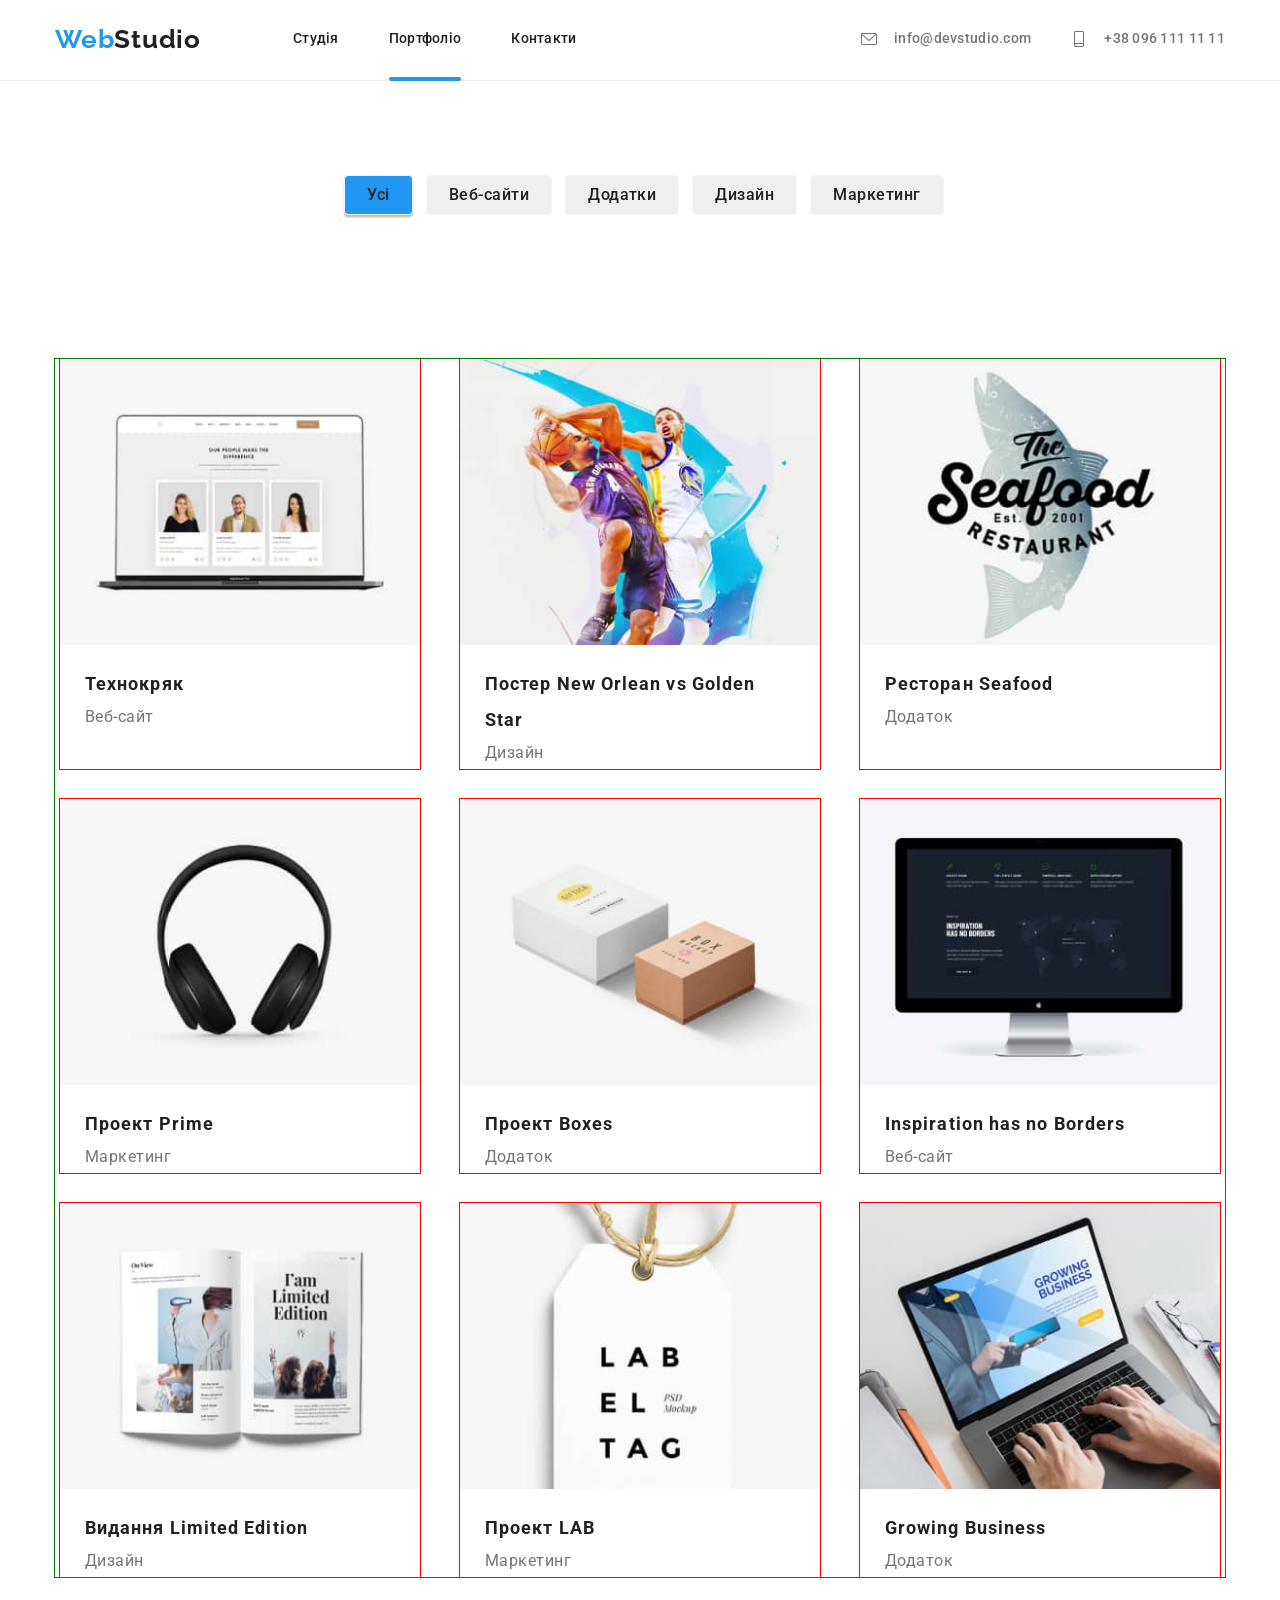
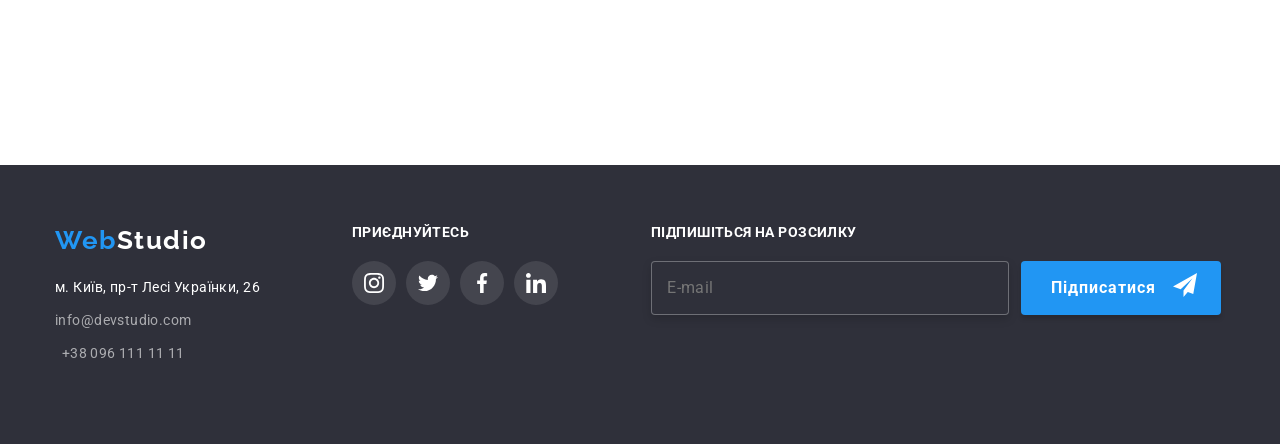
==== portfolio.html @ 1183def4 "first commit" ====
<!DOCTYPE html>
<html lang="uk">

<head>
    <meta charset="UTF-8">
    <meta http-equiv="X-UA-Compatible" content="IE=edge">
    <meta name="viewport" content="width=device-width, initial-scale=1.0">
    <link rel="preconnect" href="https://fonts.googleapis.com">
    <link rel="preconnect" href="https://fonts.gstatic.com" crossorigin>
    <link
        href="https://fonts.googleapis.com/css2?family=Raleway:wght@700&family=Roboto:wght@400;500;700;900&display=swap"
        rel="stylesheet">
    <!-- Спочатку нормалізатор -->
    <link rel="stylesheet"
        href="https://cdnjs.cloudflare.com/ajax/libs/modern-normalize/1.0.0/modern-normalize.min.css">
    <link rel="stylesheet" href="./css/main.min.css " />
    <title>WebStudio</title>
</head>

<body>

    <!------------------------------- Header ------------------->
    <header class="header">
        <div class="container header__container">
            <a class="logo header__logo" href="./index.html" lang="en"><span class="logo__accent">Web</span>Studio</a>
            <nav class="navigation">
                <ul class="navigation navigation__list list">
                    <li><a class="navigation__link" href="./index.html">Студія</a></li>
                    <li class="navigation__item"><a class="navigation__link" href="./portfolio.html">Портфоліо</a></li>
                    <li><a class="navigation__link" href="./contacts.html">Контакти</a> </li>
                </ul>
            </nav>

            <div class="container-connect">
                <ul class="connect">
                    <li class="connect__item"><a class="connect link" href="mailto:info@devstudio.com">
                            <svg class="connect__icon" width="16" height="16">
                                <use href="./images/symbol-defs.svg#icon-envelope"></use>
                            </svg>info@devstudio.com</a>
                    </li>
                    <li class="connect__item"><a class="connect link" href="tel:+380961111111">
                            <svg class="connect__icon" width="16" height="16">
                                <use href="./images/symbol-defs.svg#icon-smartphone"></use>
                            </svg>+38 096 111 11 11</a>
                    </li>
                </ul>
            </div>

            <button type="button" class="menu-open-btn" data-menu-open>
                <svg class="icon_mob_menu" width="40" height="40">
                    <use href="./images/icons.svg#icon_mob_menu"></use>
                </svg>
            </button>
        </div>
        <!-- ------------------------------------------------------------------ -->
        <div class="mob-menu is-hidden" data-menu>
            <div class="container">

                <button type="button" class="menu-close-btn" data-menu-close>
                    <svg class="icon-close_mob" width="40" height="40">
                        <use href="./images/icons.svg#icon-close_mob"></use>
                    </svg>
                </button>

                <div>
                    <ul class="mob-menu-list list">
                        <li class="mob-menu__item"><a class="mob-menu__link" href="./index.html">Студія</a></li>
                        <li class="mob-menu__item"><a class="mob-menu__link--active" href="./portfolio.html">Портфоліо</a></li>
                        <li class="mob-menu__item"><a class="mob-menu__link" href="./contacts.html">Контакти</a></liss=>
                    </ul>
                </div>

                <div>
                    <ul class="mob_connect__list">
                        <li class="mob_connect__item">
                            <a class="connect__tel" href="tel:+380961111111">+38 096 111 11 11</a>
                        </li>
                        <li class="mob_connect__item">
                            <a class="connect__mail" href="mailto:info@devstudio.com">info@devstudio.com</a>
                        </li>
                    </ul>
                    <ul class="mob_soc list">
                        <li class="mob_soc__item"><a class="mob_soc__link" href="#">
                                <use href="#">Instagram</use>
                            </a></li>
                        <li class="mob_soc__item"><a class="mob_soc__link" href="#">
                                <use href="#">Twitter</use>
                            </a></li>
                        <li class="mob_soc__item"><a class="mob_soc__link" href="#">
                                <use href="#">Facebook</use>
                            </a></li>
                        <li class="mob_soc__item"><a class="mob_soc__link" href="#">
                                <use href="#">Linkedin</use>
                            </a></li>
                    </ul>
                </div>
            </div>
        </div>
    </header>
    <main>
        <!-------------------------------------->
        <section class="section">
            <div class="container">
                <h1 class="visually-hidden">Меню</h1>
                <ul class="btn list">
                    <li class="btn__item"> <button class="button button-portfolio menu__active--btn" type="button"
                            value="Усі">Усі</button></li>
                    <li class="btn__item"> <button class="button button-portfolio" type="button"
                            value="Веб-сайт">Веб-сайти</button>
                    </li>
                    <li class="btn__item"> <button class="button button-portfolio" type="button"
                            value="Додаток">Додатки</button>
                    </li>
                    <li class="btn__item"> <button class="button button-portfolio" type="button"
                            value="Дизайн">Дизайн</button></li>
                    <li class="btn__item"> <button class="button button-portfolio" type="button"
                            value="Маркетинг">Маркетинг</button>
                    </li>
                </ul>
            </div>
            <!-------------------------products------------------->
            <section class="section products">
                <div class="container">

                    <ul class="product list">
                        <li class="products-card-item">
                            <div class="product-overflow">
                                <img class="product-img" src="./images/tehnocrack.jpg" alt="технокряк" width="370">
                                <p class="products-actions"> Ресурс пропонує комплексні пропозиції з різним рівнем
                                    функціоналу та сервісів. Все це
                                    дозволить відвідувачу отримати
                                    вичерпні відомості про компанію чи приватну особу.
                                </p>
                            </div>
                            <div class="products-text">
                                <h3 class="products-title">Технокряк</h3>
                                <p class="products-type">Веб-сайт</p>
                            </div>
                        </li>
                        <li class="products-card-item">
                            <div class="product-overflow">
                                <img class="product-img" src="./images/neworlean.jpg" alt="ньюОрлеан" width="370">
                                <p class="products-actions"> Ресурс пропонує комплексні пропозиції з різним рівнем
                                    функціоналу та сервісів. Все це дозволить відвідувачу отримати
                                    вичерпні відомості про компанію чи приватну особу.
                                </p>
                            </div>
                            <div class="products-text">
                                <h3 class="products-title">Постер New Orlean vs Golden Star</h3>
                                <p class="products-type">Дизайн</p>
                            </div>
                        </li>
                        <li class="products-card-item">
                            <div class="product-overflow">
                                <img class="product-img" src="./images/seafood.jpg" alt="ресторан" width="370">
                                <p class="products-actions"> Ресурс пропонує комплексні пропозиції з різним рівнем
                                    функціоналу та сервісів. Все це дозволить відвідувачу отримати
                                    вичерпні відомості про компанію чи приватну особу.
                                </p>
                            </div>
                            <div class="products-text">
                                <h3 class="products-title"> Ресторан <span lang="en">Seafood</span></h3>
                                <p class="products-type">Додаток</p>
                            </div>
                        </li>
                        <li class="products-card-item">
                            <div class="product-overflow">
                                <img class="product-img" src="./images/prime.jpg" alt="прайм" width="370">
                                <p class="products-actions"> Ресурс пропонує комплексні пропозиції з різним рівнем
                                    функціоналу та сервісів. Все це дозволить відвідувачу отримати
                                    вичерпні відомості про компанію чи приватну особу.
                                </p>
                            </div>
                            <div class="products-text">
                                <h3 class="products-title">Проект <span lang="en">Prime</span></h3>
                                <p class="products-type">Маркетинг</p>
                            </div>
                        </li>
                        <li class="products-card-item">
                            <div class="product-overflow">
                                <img class="product-img" src="./images/boxes.jpg" alt="боксес" width="370">
                                <p class="products-actions"> Ресурс пропонує комплексні пропозиції з різним рівнем
                                    функціоналу та сервісів. Все це дозволить відвідувачу отримати
                                    вичерпні відомості про компанію чи приватну особу.
                                </p>
                            </div>
                            <div class="products-text">
                                <h3 class="products-title">Проект <span lang="en">Boxes</span></h3>
                                <p class="products-type">Додаток</p>
                            </div>
                        </li>
                        <li class="products-card-item">
                            <div class="product-overflow">
                                <img clas="product-img" src="./images/inspiration.jpg" alt="натхнення" width="370">
                                <p class="products-actions"> Ресурс пропонує комплексні пропозиції з різним рівнем
                                    функціоналу та сервісів. Все це дозволить відвідувачу отримати
                                    вичерпні відомості про компанію чи приватну особу.
                                </p>
                            </div>
                            <div class="products-text">
                                <h3 class="products-title"> Inspiration has no Borders</h3>
                                <p class="products-type">Веб-сайт</p>
                            </div>
                        </li>
                        <li class="products-card-item">
                            <div class="product-overflow">
                                <img clas="product-img" src="./images/limited.jpg" alt="видання" width="370">
                                <p class="products-actions"> Ресурс пропонує комплексні пропозиції з різним рівнем
                                    функціоналу та сервісів. Все це дозволить відвідувачу отримати
                                    вичерпні відомості про компанію чи приватну особу.
                                </p>
                            </div>
                            <div class="products-text">
                                <h3 class="products-title">Видання <span lang="en">Limited Edition</span></h3>
                                <p class="products-type">Дизайн</p>
                            </div>
                        </li>
                        <li class="products-card-item">
                            <div class="product-overflow">
                                <img clas="product-img" src="./images/lab.jpg" alt="лаб" width="370">
                                <p class="products-actions"> Ресурс пропонує комплексні пропозиції з різним рівнем
                                    функціоналу та сервісів. Все це дозволить відвідувачу отримати
                                    вичерпні відомості про компанію чи приватну особу.
                                </p>
                            </div>
                            <div class="products-text">
                                <h3 class="products-title">Проект <span lang="en">LAB</span></h3>
                                <p class="products-type">Маркетинг</p>
                            </div>
                        </li>
                        <li class="products-card-item">
                            <div class="product-overflow">
                                <img clas="product-img" src="./images/business.jpg" alt="бизнес" width="370">
                                <p class="products-actions"> Ресурс пропонує комплексні пропозиції з різним рівнем
                                    функціоналу та сервісів. Все це дозволить відвідувачу отримати
                                    вичерпні відомості про компанію чи приватну особу.
                                </p>
                            </div>
                            <div class="products-text">
                                <h3 class="products-title"> <span lang="en">Growing Business</span></h3>
                                <p class="products-type">Додаток</p>
                            </div>
                        </li>
                    </ul>
                </div>
            </section>
        </section>
    </main>
    <!------------------------------------- footer ------------------->
    <footer class="footer">
        <div class="container foot">
            <div class="container-tablet">
                <div class="container-logo-contacts">
                    <a class="footer__logo link" href="./index.html" lang="en"><span
                            class="logo__accent">Web</span>Studio</a>
                    <address class="container-address">
                        <a class="link address-link" href="https://goo.gl/maps/qexC5noHdbvhc4Kc7" target="_blank"
                            rel="noopener noreferrer">м. Київ, пр-т Лесі Українки, 26</a>
                    </address>
                    <ul class="foot-contacts list">
                        <li>
                            <a class="foot-contacts link" href="mailto:info@devstudio.com">info@devstudio.com</a>
                        </li>
                        <li>
                            <a class="foot-contacts link" href="tel:+380961111111">+38 096 111 11
                                11</a>
                        </li>
                    </ul>
                </div>

                <div class="add">
                    <h3 class="add__title">приєднуйтесь</h3>
                    <ul class="soc list">
                        <li class="soc__item">
                            <a class="soc__link" href="#">
                                <svg class="" with="20" height="20">
                                    <use href="./images/symbol-defs.svg#icon-instagram"></use>
                                </svg>
                            </a>
                        </li>
                        <li class="soc__item">
                            <a class="soc__link" href=" #">
                                <svg class="" with="20" height="20">
                                    <use href="./images/symbol-defs.svg#icon-twitter"></use>
                                </svg>
                            </a>
                        </li>
                        <li class="soc__item">
                            <a class="soc__link" href="#">
                                <svg class="" with="20" height="20">
                                    <use href="./images/symbol-defs.svg#icon-facebook"></use>
                                </svg>
                            </a>
                        </li>
                        <li class="soc__item">
                            <a class="soc__link" href="#">
                                <svg class="" with="20" height="20">
                                    <use href="./images/symbol-defs.svg#icon-linkedin"></use>
                                </svg>
                            </a>
                        </li>
                    </ul>
                </div>
            </div>
            <div class="subscribe">
                <h3 class="subscribe__title">підпишіться на розсилку</h3>
                <div class="subscribe__container">
                    <input class="subscribe__inp" type="email" name="mail" id="mail" placeholder="E-mail" />
                    <button class="subscribe__button" type="submit"> Підписатися</button>
                    <span class="send">
                        <svg class="icon-send" width="24" height="24">
                            <use href="./images/icons.svg#icon-send"></use>
                        </svg>
                    </span>
                </div>
            </div>
        </div>
    </footer>
    <script src="./js/filter.js"></script>
    <script src="./js/modal.js"></script>
    <script src="./js/menu.js"></script>
</body>

</html>
---- css/main.min.css ----
:root{--timing-function: 250ms cubic-bezier(0.4, 0, 0.2, 1);--primary-text-color: #757575;--secondary-text-color: #212121;--accent-background: #2196f3;--accent-text: #ffffff;--background-color: #f5f4fa;--primary-background-color: #ffffff;--secondary-background-color: #2f303a;--gradient: linear-gradient(rgba(47, 48, 58, 0.4), rgba(47, 48, 58, 0.4))}.current{color:var(--accent-background)}.visually-hidden{position:absolute;white-space:nowrap;width:1px;height:1px;overflow:hidden;border:0;padding:0;clip:rect(0 0 0 0);-webkit-clip-path:inset(50%);clip-path:inset(50%);margin:-1px}textarea{resize:none}p,h1,h2,h3,h4,h5,h6{margin:0}ol,ul{margin:0;padding-left:0;list-style:none}a{color:currentColor;text-decoration:none}img{display:block;max-width:100%;height:auto}.about__title,.team__title,.client__title{text-align:center;color:var(--secondary-text-color);font-weight:700;font-size:28px;line-height:1.17;letter-spacing:.03em;margin-bottom:30px}@media screen and (min-width: 1200px){.about__title,.team__title,.client__title{font-weight:700;font-size:36px;line-height:1.16;letter-spacing:.03em;margin-bottom:50px}}.add__title,.subscribe__title{font-weight:700;font-size:14px;line-height:1.14;letter-spacing:.03em;text-transform:uppercase;color:var(--accent-text);margin-bottom:20px}body{font-family:"Roboto",sans-serif;font-weight:400;font-size:14px;line-height:1.71;letter-spacing:.03em;background-color:var(--primary-background-color);color:var(--primary-text-color)}.link{display:flex;text-decoration:none}.list{display:flex;list-style:none}.button{font-family:"Roboto",sans-serif;text-align:center;cursor:pointer}.container{width:100%;padding-left:15px;padding-right:15px;margin:0 auto}@media screen and (min-width: 480px){.container{width:480px}}@media screen and (min-width: 768px){.container{width:768px}}@media screen and (min-width: 1200px){.container{width:1200px}}.section{padding-top:60px;padding-bottom:60px}@media screen and (min-width: 1200px){.section{padding-top:94px;padding-bottom:94px}}.logo{font-family:"Raleway";color:var(--secondary-text-color);font-weight:700;font-size:24px;line-height:1.16;letter-spacing:.03em}@media screen and (min-width: 1200px){.logo{font-weight:700;font-size:26px;line-height:1.19;letter-spacing:.03em}}.logo__accent{color:var(--accent-background)}.soc{display:flex;justify-content:center;align-items:baseline;gap:10px}.soc__link{width:44px;height:44px;border-radius:50%;display:flex;align-items:center;justify-content:center;background-color:rgba(255,255,255,.1);transition:color var(--timing-function),background-color var(--timing-function);fill:currentColor}.soc__link:hover,.soc__link:focus{background-color:var(--accent-background);color:var(--accent-text)}.soc__item{color:var(--accent-text)}.team__soc__item{color:#afb1b8}.backdrop{position:fixed;top:0px;left:0px;width:100%;height:100%;background:rgba(0,0,0,.2);transition:opacity var(--timing-function),visibility var(--timing-function)}.modal{position:absolute;top:50%;left:50%;width:100vw;height:100vw;background:var(--primary-background-color);box-shadow:0px 1px 3px rgba(0,0,0,.12),0px 1px 1px rgba(0,0,0,.14),0px 2px 1px rgba(0,0,0,.2);border-radius:4px;transform:translate(-50%, -50%) scaleY(1) rotate(0deg);transition:transform 250ms linear}@media screen and (min-width: 480px){.modal{max-width:450px;max-height:609px}}@media screen and (min-width: 1200px){.modal{max-width:528px;max-height:581px}}.backdrop.is-hidden .modal{transform:translate(-50%, -50%) scaleY(0) rotate(90deg)}.backdrop.is-hidden{opacity:0;visibility:hidden;pointer-events:none}.form{position:relative;background:var(--accent-text);box-shadow:0px 1px 3px rgba(0,0,0,.12),0px 1px 1px rgba(0,0,0,.14),0px 2px 1px rgba(0,0,0,.2);border-radius:4px;padding:40px}.modal-close-btn{position:absolute;top:8px;right:8px;display:flex;align-items:center;justify-content:center;width:30px;height:30px;background:var(--primary-background-color);border:1px solid rgba(0,0,0,.1);border-radius:50%;background-color:rgba(0,0,0,0);padding:0;cursor:pointer}.icon-close{transition:fill var(--timing-function)}.icon-close:hover,.icon-close:focus{fill:var(--accent-background)}.modal-title{font-weight:700;font-size:20px;line-height:1.15;letter-spacing:.03em;text-align:center;color:var(--secondary-text-color);margin-bottom:12px}@media screen and (min-width: 1200px){.modal-title{font-weight:700;font-size:20px;line-height:1.5;letter-spacing:.03em}}.form-container{position:relative}.form-title-field{font-weight:400;font-size:12px;line-height:1.16;letter-spacing:.01em;margin-bottom:4px}.form-input{display:block;width:100%;height:40px;padding:0;padding-left:42px;border:1px solid rgba(33,33,33,.2);border-radius:4px;transition:border var(--timing-function);cursor:pointer}.form-input:hover{border-color:var(--accent-background);fill:var(--accent-background)}.form-label{display:flex;flex-direction:column;transition:fill var(--timing-function);font-size:16px;margin-bottom:10px;outline:rgba(0,0,0,0)}.form-label:last-child{margin-bottom:0px}.form-textarea{width:100%;padding:12px 16px;font-weight:400;font-size:14px;line-height:1.14;letter-spacing:.01em;border:1px solid rgba(33,33,33,.2);border-radius:4px;transition:border-color var(--timing-function)}@media screen and (min-width: 1200px){.form-textarea{font-weight:400;font-size:12px;line-height:1.16;letter-spacing:.01em}}.form-textarea::-moz-placeholder{color:rgba(117,117,117,.5)}.form-textarea:-ms-input-placeholder{color:rgba(117,117,117,.5)}.form-textarea::placeholder{color:rgba(117,117,117,.5)}.form-textarea:hover{border-color:var(--accent-background)}.icon{position:absolute;top:50%;left:12px;transform:translateY(-50%)}.form-container:focus-within>.icon{fill:var(--accent-background);border-color:var(--accent-background)}.form-button{display:block;margin:0px auto;width:200px;font-weight:700;font-size:16px;line-height:1.87;letter-spacing:.06em;text-align:center;padding:10px 52px;color:var(--accent-text);border-color:#188ce8;border:none;background:#188ce8;transition:box-shadow var(--timing-function);border-radius:4px;cursor:pointer}.form-button:hover,.form-button:focus{box-shadow:0px 4px 4px rgba(0,0,0,.15)}.check{display:flex;align-items:center;justify-content:center;margin-top:20px;margin-bottom:30px;font-weight:400;font-size:12px;line-height:1.16;letter-spacing:.03em}@media screen and (min-width: 1200px){.check{font-weight:400;font-size:14px;line-height:1.71;letter-spacing:.03em}}.check-icon{width:15px;height:15px;border:2px solid var(--secondary-text-color);border-radius:2px;margin-right:7px}.check-inp:checked+.check-icon{border:var(--accent-background);background-color:var(--accent-background);background-image:url(../images/iconcheck.svg);background-size:contain;background-origin:border-box}.agreement-accent{color:var(--accent-background);text-decoration:underline;text-underline-offset:3px}.menu__active--btn{color:var(--accent-text);background-color:var(--accent-background);box-shadow:0px 3px 1px rgba(0,0,0,.1),0px 1px 2px rgba(0,0,0,.08),0px 2px 2px rgba(0,0,0,.12);border-radius:4px}.mob-menu__link--active{color:var(--accent-background);font-weight:500;font-size:40px;line-height:1.175;letter-spacing:.02em}.header{border-bottom:1px solid #ececec;padding-top:16px;padding-bottom:16px}@media screen and (min-width: 768px){.header{padding-top:24px;padding-bottom:25px}}.header__container{display:flex;justify-content:left;align-items:center}@media screen and (min-width: 1200px){.header__container{display:flex;align-items:center}}.header__logo{margin-right:0}@media screen and (min-width: 768px){.header__logo{margin-right:87px}}@media screen and (min-width: 1200px){.header__logo{margin-right:92px}}.container-connect{margin-left:auto}.navigation{display:flex;align-items:center;text-align:start;font-weight:500;font-size:14px;line-height:1.14;letter-spacing:.02em;color:var(--secondary-text-color)}.navigation__list{display:none}@media screen and (min-width: 768px){.navigation__list{display:flex;gap:50px;margin-right:86px}}.navigation__link{transition:var(--timing-function)}.navigation__link:hover{color:var(--accent-background)}@media screen and (min-width: 768px){.navigation__item{position:relative}.navigation__item ::after{position:absolute;left:0px;top:46px;content:"";width:100%;height:4px;background:var(--accent-background);border-radius:2px}}.connect{display:none;color:var(--primary-text-color);fill:currentColor;transition:color var(--timing-function)}.connect:hover,.connect:focus{color:var(--accent-background)}@media screen and (min-width: 768px){.connect{font-weight:500;font-size:12px;line-height:1.16;letter-spacing:.02em;display:flex;flex-wrap:wrap;justify-content:flex-start;gap:10px}}@media screen and (min-width: 1200px){.connect{display:flex;font-weight:500;font-size:14px;line-height:1.14;letter-spacing:.02em}}@media screen and (min-width: 1200px){.connect__item{margin-right:30px}.connect__item:last-child{margin-right:0}}.connect__icon{margin-right:7px}.menu-open-btn{margin-left:auto;background-color:rgba(0,0,0,0);border:none}.menu-open-btn:hover,.menu-open-btn:focus{color:var(--accent-background)}@media screen and (min-width: 768px){.menu-open-btn{display:none}}.mob-menu{position:fixed;top:0;background-color:var(--primary-background-color);z-index:1;width:100%;height:100%}.mob-menu>.container{padding-top:48px;padding-bottom:48px;display:flex;height:100%;flex-direction:column;justify-content:space-between;overflow:auto}.menu-close-btn{position:absolute;top:0px;right:4px;display:block;margin-left:auto;background-color:rgba(0,0,0,0);border:none;cursor:pointer}.menu-close-btn:hover,.menu-close-btn:focus{color:var(--accent-background)}.mob-menu.is-hidden{display:none;opacity:0;visibility:hidden;pointer-events:none}.mob-menu-list{display:block;margin-bottom:50px}.mob-menu__item:not(:last-child){margin-bottom:32px}.mob-menu__link{font-weight:500;font-size:40px;line-height:1.175;letter-spacing:.02em;color:var(--secondary-text-color);transition:var(--timing-function)}.mob-menu__link:hover,.mob-menu__link:focus{color:var(--accent-background)}.mob_connect__item{margin-bottom:32px}.mob_connect__item:last-child{margin-bottom:64px}.connect__tel{display:block;font-weight:500;font-size:32px;line-height:1.175;letter-spacing:.02em;color:var(--accent-background)}.connect__mail{font-weight:500;font-size:24px;line-height:1.16;letter-spacing:.02em;color:var(--primary-text-color)}.mob_soc__item{font-weight:500;font-size:18px;line-height:1.22;letter-spacing:.02em;color:var(--accent-background);padding:0px 10px;border-right:2px solid;border-right-color:rgba(33,33,33,.2)}.mob_soc__item:last-child{border-right-color:rgba(0,0,0,0)}.hero{margin:0 auto;padding:118px 0px;background:var(--secondary-background-color);text-align:center;background-image:var(--gradient),url(../images/hero_mob.jpg);background-repeat:no-repeat;background-position:center;background-size:cover}@media(min-device-pixel-ratio: 2),(-webkit-min-device-pixel-ratio: 2),(min-resolution: 192dpi),(min-resolution: 2dppx){.hero{background-image:var(--gradient),url(../images/hero_mob_2x.jpg)}}@media screen and (min-width: 768px){.hero{background-image:var(--gradient),url(../images/hero_tabl.jpg)}}@media screen and (min-width: 768px)and (min-device-pixel-ratio: 2),screen and (min-width: 768px)and (-webkit-min-device-pixel-ratio: 2),screen and (min-width: 768px)and (min-resolution: 192dpi),screen and (min-width: 768px)and (min-resolution: 2dppx){.hero{background-image:var(--gradient),url(../images/hero_tabl_2x.jpg)}}@media screen and (min-width: 1200px){.hero{max-width:1600px;padding:200px 0px;background-image:var(--gradient),url(../images/hero.jpg)}}@media screen and (min-width: 1200px)and (min-device-pixel-ratio: 2),screen and (min-width: 1200px)and (-webkit-min-device-pixel-ratio: 2),screen and (min-width: 1200px)and (min-resolution: 192dpi),screen and (min-width: 1200px)and (min-resolution: 2dppx){.hero{background-image:var(--gradient),url(../images/hero_2x.jpg)}}.hero__title{font-weight:900;font-size:26px;line-height:1.61;letter-spacing:.06em;max-width:360px;color:var(--primary-background-color);text-transform:uppercase;margin:0 auto;margin-bottom:30px}@media screen and (min-width: 1200px){.hero__title{max-width:696px;font-weight:900;font-size:44px;line-height:1.36;letter-spacing:.06em}}.hero__button{font-weight:700;font-size:16px;line-height:1.87;letter-spacing:.06em;color:var(--accent-text);background:var(--accent-background);border-radius:4px;border-color:rgba(0,0,0,0);padding:10px 24px}@media screen and (min-width: 1200px){.hero__button{padding:10px 32px}}.benefits{display:flex;flex-wrap:wrap;gap:30px}.benefits__title{text-align:center;font-weight:700;font-size:14px;line-height:1.14;letter-spacing:.03em;text-transform:uppercase;color:var(--secondary-text-color);margin-bottom:10px}@media screen and (min-width: 768px){.benefits__title{text-align:left}}.benefits__item{width:100%}@media screen and (min-width: 768px){.benefits__item{width:calc((100% - 30px)/2)}}@media screen and (min-width: 1200px){.benefits__item{width:calc((100% - 90px)/4)}}.benefits__item::before{display:block;content:"";height:120px;margin-bottom:30px;background-repeat:no-repeat;background-position:center;background-color:var(--background-color);border-radius:4px}.benefits__text{font-weight:400;font-size:14px;line-height:1.71;letter-spacing:.03em}.icon-detail::before{background-image:url(../images/icon/antenna.svg)}.icon-punctuality::before{background-image:url(../images/icon/clock.svg)}.icon-time::before{background-image:url(../images/icon/diagram.svg)}.icon-tech::before{background-image:url(../images/icon/astronaut.svg)}@media screen and (max-width: 1199px){.about{display:none}}.about{padding-top:0px;gap:30px}.about__item{position:relative}.about__box{position:absolute;left:0;bottom:0;width:100%;height:70px;background:rgba(47,48,58,.8);text-align:center;padding:27px}.about__text{font-weight:700;font-size:14px;line-height:1.14;letter-spacing:.03em;text-transform:uppercase;color:var(--accent-text)}.team{flex-wrap:wrap;gap:30px;background-color:var(--background-color)}.team__item{width:100%;justify-content:space-between;background:var(--primary-background-color);box-shadow:0px 1px 3px rgba(0,0,0,.12),0px 1px 1px rgba(0,0,0,.14),0px 2px 1px rgba(0,0,0,.2);border-radius:0px 0px 4px 4px}@media screen and (min-width: 768px){.team__item{width:calc((100% - 30px)/2)}}@media screen and (min-width: 1200px){.team__item{width:calc((100% - 90px)/4)}}.user{padding-top:30px;padding-bottom:30px}.user__name{font-weight:500;font-size:16px;line-height:1.19;letter-spacing:.03em;color:var(--secondary-text-color);text-align:center;margin-bottom:10px}.user__profile{font-weight:400;font-size:16px;line-height:1.19;letter-spacing:.03em;text-align:center;margin-bottom:16px}.client{display:flex;gap:30px;flex-wrap:wrap;margin:0 auto}.client__item{justify-content:space-between}@media screen and (max-width: 767px){.client__item{width:calc((100% - 30px)/2)}}@media screen and (min-width: 768px){.client__item{width:calc((100% - 60px)/3)}}@media screen and (min-width: 1200px){.client__item{width:calc((100% - 150px)/6)}}.client__link{height:92px;display:flex;align-items:center;justify-content:center;border:1px solid #afb1b8;border-radius:4px;color:#afb1b8;transition:color var(--timing-function),border-color var(--timing-function)}.client__link:hover,.client__link:focus{border-color:var(--accent-background);color:var(--accent-background)}.client__icon{fill:currentColor}.footer{background:var(--secondary-background-color);padding-top:60px;padding-bottom:60px}@media screen and (min-width: 1200px){.foot{display:flex}}@media screen and (min-width: 768px){.container-tablet{display:flex;justify-content:space-around}}.container-logo-contacts{display:flex;flex-wrap:wrap;flex-direction:column;align-items:center;margin-bottom:60px}@media screen and (min-width: 1200px){.container-logo-contacts{margin-right:92px;margin-bottom:0px;align-items:flex-start}}.add{text-align:center;margin-bottom:60px}@media screen and (min-width: 1200px){.add{text-align:left;margin-right:93px;margin-bottom:0px}}.footer__logo{justify-content:center;font-family:"Raleway";font-style:normal;color:var(--accent-text);margin-left:auto;margin-right:auto;margin-bottom:20px;font-weight:700;font-size:24px;line-height:1.16;letter-spacing:.03em}@media screen and (min-width: 1200px){.footer__logo{font-weight:700;font-size:26px;line-height:1.19;letter-spacing:.06em;justify-content:flex-start;margin-left:0px;margin-bottom:20px}}.container-address{margin-bottom:9px}.address-link{font-style:normal;font-weight:400;font-size:14px;line-height:1.71;letter-spacing:.03em;color:var(--accent-text);justify-content:center}@media screen and (min-width: 1200px){.address-link{justify-content:left}}.foot-contacts{flex-wrap:wrap;flex-direction:column;align-items:center;margin-bottom:9px;color:rgba(255,255,255,.6)}.subscribe{width:100%;text-align:center;margin:0px auto}@media screen and (min-width: 768px){.subscribe{width:450px}}@media screen and (min-width: 1200px){.subscribe{margin:0px;text-align:left}}@media screen and (min-width: 1200px){.subscribe__container{display:flex;justify-content:space-between}}.subscribe__inp{width:100%;margin-bottom:20px;margin-right:12px;font-weight:400;font-size:16px;line-height:1.25;letter-spacing:.03em;padding:15px 15px 15px 15px;background-color:var(--secondary-background-color);border:1px solid rgba(255,255,255,.3);filter:drop-shadow(0px 4px 4px rgba(0, 0, 0, 0.15));border-radius:4px;color:rgba(255,255,255,.6)}@media screen and (min-width: 1200px){.subscribe__inp{min-width:358px;margin-bottom:0px}}.subscribe__button{min-width:200px;padding:10px 28px 10px 28px;font-weight:700;font-size:16px;line-height:1.875;letter-spacing:.06em;text-align:left;color:var(--accent-text);background:var(--accent-background);border-radius:4px;box-shadow:0px 4px 4px rgba(0,0,0,.15);border-color:rgba(0,0,0,0)}.send{position:relative;padding:0px;margin:0px}.icon-send{position:absolute;fill:var(--accent-text);transform:translate(-200%, 50%)}.map__container{margin:0 auto;margin-top:20px;max-width:100%}@media screen and (min-width: 480px){.map__container{width:480px;height:480px}}@media screen and (min-width: 768px){.map__container{width:768px;height:768px}}@media screen and (min-width: 1200px){.map__container{width:1200px}}.btn{flex-wrap:wrap;gap:10px 5px;justify-content:center;margin-bottom:50px}.btn__item{margin-left:8px}.button-portfolio{font-weight:500;font-size:16px;line-height:1.625;letter-spacing:.03em;color:var(--secondary-text-color);padding:6px 22px;border-radius:4px;border:1px solid #f5f4fa;transition:color var(--timing-function),background-color var(--timing-function)}.button-portfolio:hover,.button-portfolio:focus{color:var(--accent-text);background-color:var(--accent-background)}.product{outline:1px solid green;flex-wrap:wrap;gap:30px;justify-content:space-around;background-color:var(--primary-background-color)}.products-card-item{outline:1px solid red;width:100%;justify-content:space-between;transition:box-shadow var(--timing-function)}@media screen and (min-width: 768px){.products-card-item{width:calc((100% - 30px)/2)}}@media screen and (min-width: 1200px){.products-card-item{width:calc((100% - 90px)/3)}}.products-card-item:hover,.products-card-item:focus{box-shadow:0px 1px 1px rgba(0,0,0,.12),0px 4px 4px rgba(0,0,0,.06),1px 4px 6px rgba(0,0,0,.16)}.products-text{padding-top:20px;padding-left:24px;padding-right:24px;border:1px solid #fff}.products-title{color:var(--secondary-text-color);font-weight:700;font-size:18px;line-height:2;letter-spacing:.06em}.products-type{font-weight:400;font-size:16px;line-height:1.875;letter-spacing:.03em}.product-img{width:100%}.product-overflow{position:relative;overflow:hidden}.products-actions{position:absolute;top:0;left:0;height:100%;font-weight:400;font-size:18px;line-height:1.56;letter-spacing:.03em;color:var(--accent-text);padding:63px 24px 0px 24px;background:rgba(33,150,243,.9);transform:translateY(100%);transition:transform var(--timing-function)}.products-card-item:hover .products-actions{transform:translateY(0%)}/*# sourceMappingURL=main.min.css.map */
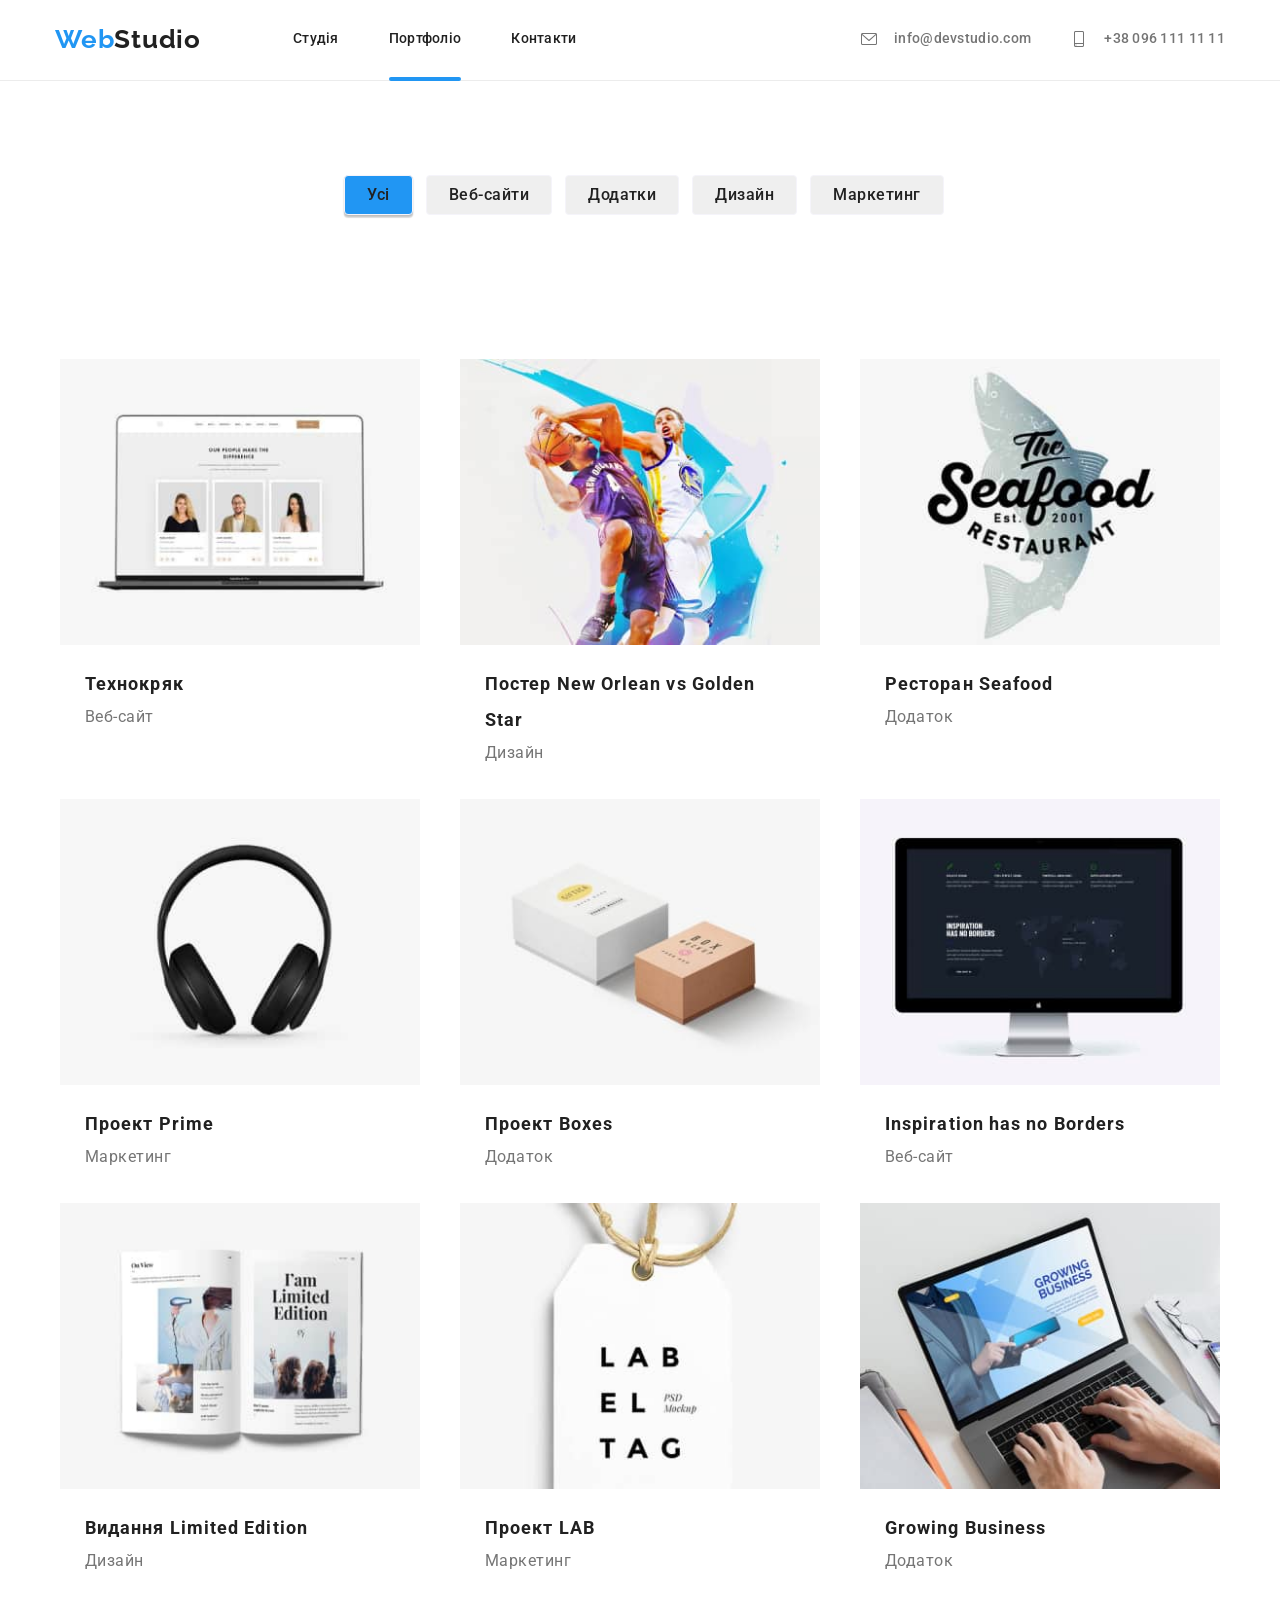
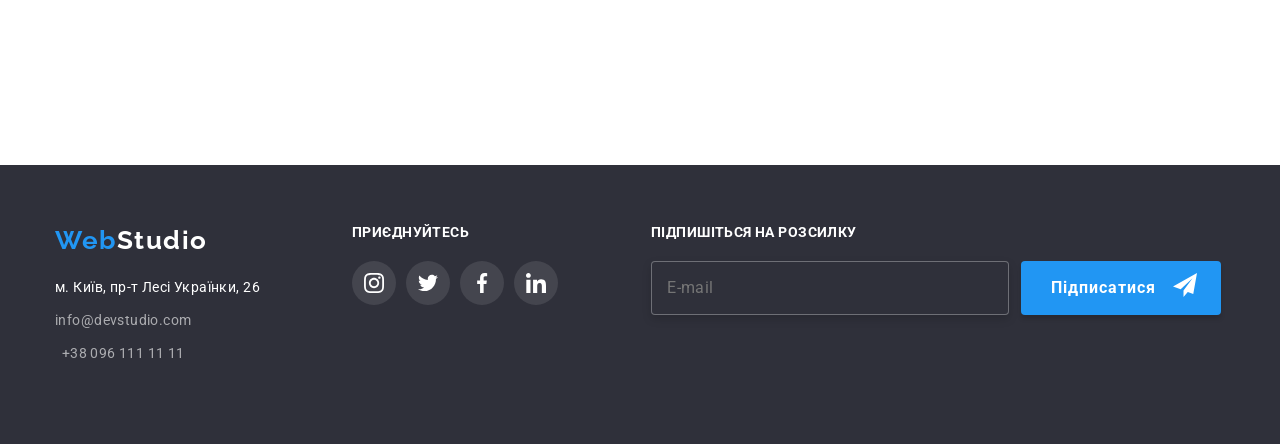
==== commit 215c3eb7: "add no scroll" ====
--- a/portfolio.html
+++ b/portfolio.html
@@ -65,7 +65,8 @@
                 <div>
                     <ul class="mob-menu-list list">
                         <li class="mob-menu__item"><a class="mob-menu__link" href="./index.html">Студія</a></li>
-                        <li class="mob-menu__item"><a class="mob-menu__link--active" href="./portfolio.html">Портфоліо</a></li>
+                        <li class="mob-menu__item"><a class="mob-menu__link--active"
+                                href="./portfolio.html">Портфоліо</a></li>
                         <li class="mob-menu__item"><a class="mob-menu__link" href="./contacts.html">Контакти</a></liss=>
                     </ul>
                 </div>
@@ -104,7 +105,8 @@
                 <h1 class="visually-hidden">Меню</h1>
                 <ul class="btn list">
                     <li class="btn__item"> <button class="button button-portfolio menu__active--btn" type="button"
-                            value="Усі">Усі</button></li>
+                            value="Усі">Усі</button>
+                    </li>
                     <li class="btn__item"> <button class="button button-portfolio" type="button"
                             value="Веб-сайт">Веб-сайти</button>
                     </li>
--- a/css/main.min.css
+++ b/css/main.min.css
@@ -1 +1 @@
-:root{--timing-function: 250ms cubic-bezier(0.4, 0, 0.2, 1);--primary-text-color: #757575;--secondary-text-color: #212121;--accent-background: #2196f3;--accent-text: #ffffff;--background-color: #f5f4fa;--primary-background-color: #ffffff;--secondary-background-color: #2f303a;--gradient: linear-gradient(rgba(47, 48, 58, 0.4), rgba(47, 48, 58, 0.4))}.current{color:var(--accent-background)}.visually-hidden{position:absolute;white-space:nowrap;width:1px;height:1px;overflow:hidden;border:0;padding:0;clip:rect(0 0 0 0);-webkit-clip-path:inset(50%);clip-path:inset(50%);margin:-1px}textarea{resize:none}p,h1,h2,h3,h4,h5,h6{margin:0}ol,ul{margin:0;padding-left:0;list-style:none}a{color:currentColor;text-decoration:none}img{display:block;max-width:100%;height:auto}.about__title,.team__title,.client__title{text-align:center;color:var(--secondary-text-color);font-weight:700;font-size:28px;line-height:1.17;letter-spacing:.03em;margin-bottom:30px}@media screen and (min-width: 1200px){.about__title,.team__title,.client__title{font-weight:700;font-size:36px;line-height:1.16;letter-spacing:.03em;margin-bottom:50px}}.add__title,.subscribe__title{font-weight:700;font-size:14px;line-height:1.14;letter-spacing:.03em;text-transform:uppercase;color:var(--accent-text);margin-bottom:20px}body{font-family:"Roboto",sans-serif;font-weight:400;font-size:14px;line-height:1.71;letter-spacing:.03em;background-color:var(--primary-background-color);color:var(--primary-text-color)}.link{display:flex;text-decoration:none}.list{display:flex;list-style:none}.button{font-family:"Roboto",sans-serif;text-align:center;cursor:pointer}.container{width:100%;padding-left:15px;padding-right:15px;margin:0 auto}@media screen and (min-width: 480px){.container{width:480px}}@media screen and (min-width: 768px){.container{width:768px}}@media screen and (min-width: 1200px){.container{width:1200px}}.section{padding-top:60px;padding-bottom:60px}@media screen and (min-width: 1200px){.section{padding-top:94px;padding-bottom:94px}}.logo{font-family:"Raleway";color:var(--secondary-text-color);font-weight:700;font-size:24px;line-height:1.16;letter-spacing:.03em}@media screen and (min-width: 1200px){.logo{font-weight:700;font-size:26px;line-height:1.19;letter-spacing:.03em}}.logo__accent{color:var(--accent-background)}.soc{display:flex;justify-content:center;align-items:baseline;gap:10px}.soc__link{width:44px;height:44px;border-radius:50%;display:flex;align-items:center;justify-content:center;background-color:rgba(255,255,255,.1);transition:color var(--timing-function),background-color var(--timing-function);fill:currentColor}.soc__link:hover,.soc__link:focus{background-color:var(--accent-background);color:var(--accent-text)}.soc__item{color:var(--accent-text)}.team__soc__item{color:#afb1b8}.backdrop{position:fixed;top:0px;left:0px;width:100%;height:100%;background:rgba(0,0,0,.2);transition:opacity var(--timing-function),visibility var(--timing-function)}.modal{position:absolute;top:50%;left:50%;width:100vw;height:100vw;background:var(--primary-background-color);box-shadow:0px 1px 3px rgba(0,0,0,.12),0px 1px 1px rgba(0,0,0,.14),0px 2px 1px rgba(0,0,0,.2);border-radius:4px;transform:translate(-50%, -50%) scaleY(1) rotate(0deg);transition:transform 250ms linear}@media screen and (min-width: 480px){.modal{max-width:450px;max-height:609px}}@media screen and (min-width: 1200px){.modal{max-width:528px;max-height:581px}}.backdrop.is-hidden .modal{transform:translate(-50%, -50%) scaleY(0) rotate(90deg)}.backdrop.is-hidden{opacity:0;visibility:hidden;pointer-events:none}.form{position:relative;background:var(--accent-text);box-shadow:0px 1px 3px rgba(0,0,0,.12),0px 1px 1px rgba(0,0,0,.14),0px 2px 1px rgba(0,0,0,.2);border-radius:4px;padding:40px}.modal-close-btn{position:absolute;top:8px;right:8px;display:flex;align-items:center;justify-content:center;width:30px;height:30px;background:var(--primary-background-color);border:1px solid rgba(0,0,0,.1);border-radius:50%;background-color:rgba(0,0,0,0);padding:0;cursor:pointer}.icon-close{transition:fill var(--timing-function)}.icon-close:hover,.icon-close:focus{fill:var(--accent-background)}.modal-title{font-weight:700;font-size:20px;line-height:1.15;letter-spacing:.03em;text-align:center;color:var(--secondary-text-color);margin-bottom:12px}@media screen and (min-width: 1200px){.modal-title{font-weight:700;font-size:20px;line-height:1.5;letter-spacing:.03em}}.form-container{position:relative}.form-title-field{font-weight:400;font-size:12px;line-height:1.16;letter-spacing:.01em;margin-bottom:4px}.form-input{display:block;width:100%;height:40px;padding:0;padding-left:42px;border:1px solid rgba(33,33,33,.2);border-radius:4px;transition:border var(--timing-function);cursor:pointer}.form-input:hover{border-color:var(--accent-background);fill:var(--accent-background)}.form-label{display:flex;flex-direction:column;transition:fill var(--timing-function);font-size:16px;margin-bottom:10px;outline:rgba(0,0,0,0)}.form-label:last-child{margin-bottom:0px}.form-textarea{width:100%;padding:12px 16px;font-weight:400;font-size:14px;line-height:1.14;letter-spacing:.01em;border:1px solid rgba(33,33,33,.2);border-radius:4px;transition:border-color var(--timing-function)}@media screen and (min-width: 1200px){.form-textarea{font-weight:400;font-size:12px;line-height:1.16;letter-spacing:.01em}}.form-textarea::-moz-placeholder{color:rgba(117,117,117,.5)}.form-textarea:-ms-input-placeholder{color:rgba(117,117,117,.5)}.form-textarea::placeholder{color:rgba(117,117,117,.5)}.form-textarea:hover{border-color:var(--accent-background)}.icon{position:absolute;top:50%;left:12px;transform:translateY(-50%)}.form-container:focus-within>.icon{fill:var(--accent-background);border-color:var(--accent-background)}.form-button{display:block;margin:0px auto;width:200px;font-weight:700;font-size:16px;line-height:1.87;letter-spacing:.06em;text-align:center;padding:10px 52px;color:var(--accent-text);border-color:#188ce8;border:none;background:#188ce8;transition:box-shadow var(--timing-function);border-radius:4px;cursor:pointer}.form-button:hover,.form-button:focus{box-shadow:0px 4px 4px rgba(0,0,0,.15)}.check{display:flex;align-items:center;justify-content:center;margin-top:20px;margin-bottom:30px;font-weight:400;font-size:12px;line-height:1.16;letter-spacing:.03em}@media screen and (min-width: 1200px){.check{font-weight:400;font-size:14px;line-height:1.71;letter-spacing:.03em}}.check-icon{width:15px;height:15px;border:2px solid var(--secondary-text-color);border-radius:2px;margin-right:7px}.check-inp:checked+.check-icon{border:var(--accent-background);background-color:var(--accent-background);background-image:url(../images/iconcheck.svg);background-size:contain;background-origin:border-box}.agreement-accent{color:var(--accent-background);text-decoration:underline;text-underline-offset:3px}.menu__active--btn{color:var(--accent-text);background-color:var(--accent-background);box-shadow:0px 3px 1px rgba(0,0,0,.1),0px 1px 2px rgba(0,0,0,.08),0px 2px 2px rgba(0,0,0,.12);border-radius:4px}.mob-menu__link--active{color:var(--accent-background);font-weight:500;font-size:40px;line-height:1.175;letter-spacing:.02em}.header{border-bottom:1px solid #ececec;padding-top:16px;padding-bottom:16px}@media screen and (min-width: 768px){.header{padding-top:24px;padding-bottom:25px}}.header__container{display:flex;justify-content:left;align-items:center}@media screen and (min-width: 1200px){.header__container{display:flex;align-items:center}}.header__logo{margin-right:0}@media screen and (min-width: 768px){.header__logo{margin-right:87px}}@media screen and (min-width: 1200px){.header__logo{margin-right:92px}}.container-connect{margin-left:auto}.navigation{display:flex;align-items:center;text-align:start;font-weight:500;font-size:14px;line-height:1.14;letter-spacing:.02em;color:var(--secondary-text-color)}.navigation__list{display:none}@media screen and (min-width: 768px){.navigation__list{display:flex;gap:50px;margin-right:86px}}.navigation__link{transition:var(--timing-function)}.navigation__link:hover{color:var(--accent-background)}@media screen and (min-width: 768px){.navigation__item{position:relative}.navigation__item ::after{position:absolute;left:0px;top:46px;content:"";width:100%;height:4px;background:var(--accent-background);border-radius:2px}}.connect{display:none;color:var(--primary-text-color);fill:currentColor;transition:color var(--timing-function)}.connect:hover,.connect:focus{color:var(--accent-background)}@media screen and (min-width: 768px){.connect{font-weight:500;font-size:12px;line-height:1.16;letter-spacing:.02em;display:flex;flex-wrap:wrap;justify-content:flex-start;gap:10px}}@media screen and (min-width: 1200px){.connect{display:flex;font-weight:500;font-size:14px;line-height:1.14;letter-spacing:.02em}}@media screen and (min-width: 1200px){.connect__item{margin-right:30px}.connect__item:last-child{margin-right:0}}.connect__icon{margin-right:7px}.menu-open-btn{margin-left:auto;background-color:rgba(0,0,0,0);border:none}.menu-open-btn:hover,.menu-open-btn:focus{color:var(--accent-background)}@media screen and (min-width: 768px){.menu-open-btn{display:none}}.mob-menu{position:fixed;top:0;background-color:var(--primary-background-color);z-index:1;width:100%;height:100%}.mob-menu>.container{padding-top:48px;padding-bottom:48px;display:flex;height:100%;flex-direction:column;justify-content:space-between;overflow:auto}.menu-close-btn{position:absolute;top:0px;right:4px;display:block;margin-left:auto;background-color:rgba(0,0,0,0);border:none;cursor:pointer}.menu-close-btn:hover,.menu-close-btn:focus{color:var(--accent-background)}.mob-menu.is-hidden{display:none;opacity:0;visibility:hidden;pointer-events:none}.mob-menu-list{display:block;margin-bottom:50px}.mob-menu__item:not(:last-child){margin-bottom:32px}.mob-menu__link{font-weight:500;font-size:40px;line-height:1.175;letter-spacing:.02em;color:var(--secondary-text-color);transition:var(--timing-function)}.mob-menu__link:hover,.mob-menu__link:focus{color:var(--accent-background)}.mob_connect__item{margin-bottom:32px}.mob_connect__item:last-child{margin-bottom:64px}.connect__tel{display:block;font-weight:500;font-size:32px;line-height:1.175;letter-spacing:.02em;color:var(--accent-background)}.connect__mail{font-weight:500;font-size:24px;line-height:1.16;letter-spacing:.02em;color:var(--primary-text-color)}.mob_soc__item{font-weight:500;font-size:18px;line-height:1.22;letter-spacing:.02em;color:var(--accent-background);padding:0px 10px;border-right:2px solid;border-right-color:rgba(33,33,33,.2)}.mob_soc__item:last-child{border-right-color:rgba(0,0,0,0)}.hero{margin:0 auto;padding:118px 0px;background:var(--secondary-background-color);text-align:center;background-image:var(--gradient),url(../images/hero_mob.jpg);background-repeat:no-repeat;background-position:center;background-size:cover}@media(min-device-pixel-ratio: 2),(-webkit-min-device-pixel-ratio: 2),(min-resolution: 192dpi),(min-resolution: 2dppx){.hero{background-image:var(--gradient),url(../images/hero_mob_2x.jpg)}}@media screen and (min-width: 768px){.hero{background-image:var(--gradient),url(../images/hero_tabl.jpg)}}@media screen and (min-width: 768px)and (min-device-pixel-ratio: 2),screen and (min-width: 768px)and (-webkit-min-device-pixel-ratio: 2),screen and (min-width: 768px)and (min-resolution: 192dpi),screen and (min-width: 768px)and (min-resolution: 2dppx){.hero{background-image:var(--gradient),url(../images/hero_tabl_2x.jpg)}}@media screen and (min-width: 1200px){.hero{max-width:1600px;padding:200px 0px;background-image:var(--gradient),url(../images/hero.jpg)}}@media screen and (min-width: 1200px)and (min-device-pixel-ratio: 2),screen and (min-width: 1200px)and (-webkit-min-device-pixel-ratio: 2),screen and (min-width: 1200px)and (min-resolution: 192dpi),screen and (min-width: 1200px)and (min-resolution: 2dppx){.hero{background-image:var(--gradient),url(../images/hero_2x.jpg)}}.hero__title{font-weight:900;font-size:26px;line-height:1.61;letter-spacing:.06em;max-width:360px;color:var(--primary-background-color);text-transform:uppercase;margin:0 auto;margin-bottom:30px}@media screen and (min-width: 1200px){.hero__title{max-width:696px;font-weight:900;font-size:44px;line-height:1.36;letter-spacing:.06em}}.hero__button{font-weight:700;font-size:16px;line-height:1.87;letter-spacing:.06em;color:var(--accent-text);background:var(--accent-background);border-radius:4px;border-color:rgba(0,0,0,0);padding:10px 24px}@media screen and (min-width: 1200px){.hero__button{padding:10px 32px}}.benefits{display:flex;flex-wrap:wrap;gap:30px}.benefits__title{text-align:center;font-weight:700;font-size:14px;line-height:1.14;letter-spacing:.03em;text-transform:uppercase;color:var(--secondary-text-color);margin-bottom:10px}@media screen and (min-width: 768px){.benefits__title{text-align:left}}.benefits__item{width:100%}@media screen and (min-width: 768px){.benefits__item{width:calc((100% - 30px)/2)}}@media screen and (min-width: 1200px){.benefits__item{width:calc((100% - 90px)/4)}}.benefits__item::before{display:block;content:"";height:120px;margin-bottom:30px;background-repeat:no-repeat;background-position:center;background-color:var(--background-color);border-radius:4px}.benefits__text{font-weight:400;font-size:14px;line-height:1.71;letter-spacing:.03em}.icon-detail::before{background-image:url(../images/icon/antenna.svg)}.icon-punctuality::before{background-image:url(../images/icon/clock.svg)}.icon-time::before{background-image:url(../images/icon/diagram.svg)}.icon-tech::before{background-image:url(../images/icon/astronaut.svg)}@media screen and (max-width: 1199px){.about{display:none}}.about{padding-top:0px;gap:30px}.about__item{position:relative}.about__box{position:absolute;left:0;bottom:0;width:100%;height:70px;background:rgba(47,48,58,.8);text-align:center;padding:27px}.about__text{font-weight:700;font-size:14px;line-height:1.14;letter-spacing:.03em;text-transform:uppercase;color:var(--accent-text)}.team{flex-wrap:wrap;gap:30px;background-color:var(--background-color)}.team__item{width:100%;justify-content:space-between;background:var(--primary-background-color);box-shadow:0px 1px 3px rgba(0,0,0,.12),0px 1px 1px rgba(0,0,0,.14),0px 2px 1px rgba(0,0,0,.2);border-radius:0px 0px 4px 4px}@media screen and (min-width: 768px){.team__item{width:calc((100% - 30px)/2)}}@media screen and (min-width: 1200px){.team__item{width:calc((100% - 90px)/4)}}.user{padding-top:30px;padding-bottom:30px}.user__name{font-weight:500;font-size:16px;line-height:1.19;letter-spacing:.03em;color:var(--secondary-text-color);text-align:center;margin-bottom:10px}.user__profile{font-weight:400;font-size:16px;line-height:1.19;letter-spacing:.03em;text-align:center;margin-bottom:16px}.client{display:flex;gap:30px;flex-wrap:wrap;margin:0 auto}.client__item{justify-content:space-between}@media screen and (max-width: 767px){.client__item{width:calc((100% - 30px)/2)}}@media screen and (min-width: 768px){.client__item{width:calc((100% - 60px)/3)}}@media screen and (min-width: 1200px){.client__item{width:calc((100% - 150px)/6)}}.client__link{height:92px;display:flex;align-items:center;justify-content:center;border:1px solid #afb1b8;border-radius:4px;color:#afb1b8;transition:color var(--timing-function),border-color var(--timing-function)}.client__link:hover,.client__link:focus{border-color:var(--accent-background);color:var(--accent-background)}.client__icon{fill:currentColor}.footer{background:var(--secondary-background-color);padding-top:60px;padding-bottom:60px}@media screen and (min-width: 1200px){.foot{display:flex}}@media screen and (min-width: 768px){.container-tablet{display:flex;justify-content:space-around}}.container-logo-contacts{display:flex;flex-wrap:wrap;flex-direction:column;align-items:center;margin-bottom:60px}@media screen and (min-width: 1200px){.container-logo-contacts{margin-right:92px;margin-bottom:0px;align-items:flex-start}}.add{text-align:center;margin-bottom:60px}@media screen and (min-width: 1200px){.add{text-align:left;margin-right:93px;margin-bottom:0px}}.footer__logo{justify-content:center;font-family:"Raleway";font-style:normal;color:var(--accent-text);margin-left:auto;margin-right:auto;margin-bottom:20px;font-weight:700;font-size:24px;line-height:1.16;letter-spacing:.03em}@media screen and (min-width: 1200px){.footer__logo{font-weight:700;font-size:26px;line-height:1.19;letter-spacing:.06em;justify-content:flex-start;margin-left:0px;margin-bottom:20px}}.container-address{margin-bottom:9px}.address-link{font-style:normal;font-weight:400;font-size:14px;line-height:1.71;letter-spacing:.03em;color:var(--accent-text);justify-content:center}@media screen and (min-width: 1200px){.address-link{justify-content:left}}.foot-contacts{flex-wrap:wrap;flex-direction:column;align-items:center;margin-bottom:9px;color:rgba(255,255,255,.6)}.subscribe{width:100%;text-align:center;margin:0px auto}@media screen and (min-width: 768px){.subscribe{width:450px}}@media screen and (min-width: 1200px){.subscribe{margin:0px;text-align:left}}@media screen and (min-width: 1200px){.subscribe__container{display:flex;justify-content:space-between}}.subscribe__inp{width:100%;margin-bottom:20px;margin-right:12px;font-weight:400;font-size:16px;line-height:1.25;letter-spacing:.03em;padding:15px 15px 15px 15px;background-color:var(--secondary-background-color);border:1px solid rgba(255,255,255,.3);filter:drop-shadow(0px 4px 4px rgba(0, 0, 0, 0.15));border-radius:4px;color:rgba(255,255,255,.6)}@media screen and (min-width: 1200px){.subscribe__inp{min-width:358px;margin-bottom:0px}}.subscribe__button{min-width:200px;padding:10px 28px 10px 28px;font-weight:700;font-size:16px;line-height:1.875;letter-spacing:.06em;text-align:left;color:var(--accent-text);background:var(--accent-background);border-radius:4px;box-shadow:0px 4px 4px rgba(0,0,0,.15);border-color:rgba(0,0,0,0)}.send{position:relative;padding:0px;margin:0px}.icon-send{position:absolute;fill:var(--accent-text);transform:translate(-200%, 50%)}.map__container{margin:0 auto;margin-top:20px;max-width:100%}@media screen and (min-width: 480px){.map__container{width:480px;height:480px}}@media screen and (min-width: 768px){.map__container{width:768px;height:768px}}@media screen and (min-width: 1200px){.map__container{width:1200px}}.btn{flex-wrap:wrap;gap:10px 5px;justify-content:center;margin-bottom:50px}.btn__item{margin-left:8px}.button-portfolio{font-weight:500;font-size:16px;line-height:1.625;letter-spacing:.03em;color:var(--secondary-text-color);padding:6px 22px;border-radius:4px;border:1px solid #f5f4fa;transition:color var(--timing-function),background-color var(--timing-function)}.button-portfolio:hover,.button-portfolio:focus{color:var(--accent-text);background-color:var(--accent-background)}.product{outline:1px solid green;flex-wrap:wrap;gap:30px;justify-content:space-around;background-color:var(--primary-background-color)}.products-card-item{outline:1px solid red;width:100%;justify-content:space-between;transition:box-shadow var(--timing-function)}@media screen and (min-width: 768px){.products-card-item{width:calc((100% - 30px)/2)}}@media screen and (min-width: 1200px){.products-card-item{width:calc((100% - 90px)/3)}}.products-card-item:hover,.products-card-item:focus{box-shadow:0px 1px 1px rgba(0,0,0,.12),0px 4px 4px rgba(0,0,0,.06),1px 4px 6px rgba(0,0,0,.16)}.products-text{padding-top:20px;padding-left:24px;padding-right:24px;border:1px solid #fff}.products-title{color:var(--secondary-text-color);font-weight:700;font-size:18px;line-height:2;letter-spacing:.06em}.products-type{font-weight:400;font-size:16px;line-height:1.875;letter-spacing:.03em}.product-img{width:100%}.product-overflow{position:relative;overflow:hidden}.products-actions{position:absolute;top:0;left:0;height:100%;font-weight:400;font-size:18px;line-height:1.56;letter-spacing:.03em;color:var(--accent-text);padding:63px 24px 0px 24px;background:rgba(33,150,243,.9);transform:translateY(100%);transition:transform var(--timing-function)}.products-card-item:hover .products-actions{transform:translateY(0%)}/*# sourceMappingURL=main.min.css.map */+:root{--timing-function: 250ms cubic-bezier(0.4, 0, 0.2, 1);--primary-text-color: #757575;--secondary-text-color: #212121;--accent-background: #2196f3;--accent-text: #ffffff;--background-color: #f5f4fa;--primary-background-color: #ffffff;--secondary-background-color: #2f303a;--gradient: linear-gradient(rgba(47, 48, 58, 0.4), rgba(47, 48, 58, 0.4))}.current{color:var(--accent-background)}.visually-hidden{position:absolute;opacity:0;visibility:hidden;pointer-events:none;white-space:nowrap;width:1px;height:1px;overflow:hidden;border:0;padding:0;clip:rect(0 0 0 0);-webkit-clip-path:inset(50%);clip-path:inset(50%);margin:-1px}textarea{resize:none}p,h1,h2,h3,h4,h5,h6{margin:0}ol,ul{margin:0;padding-left:0;list-style:none}a{color:currentColor;text-decoration:none}img{display:block;max-width:100%;height:auto}.about__title,.team__title,.client__title{text-align:center;color:var(--secondary-text-color);font-weight:700;font-size:28px;line-height:1.17;letter-spacing:.03em;margin-bottom:30px}@media screen and (min-width: 1200px){.about__title,.team__title,.client__title{font-weight:700;font-size:36px;line-height:1.16;letter-spacing:.03em;margin-bottom:50px}}.add__title,.subscribe__title{font-weight:700;font-size:14px;line-height:1.14;letter-spacing:.03em;text-transform:uppercase;color:var(--accent-text);margin-bottom:20px}body{font-family:"Roboto",sans-serif;font-weight:400;font-size:14px;line-height:1.71;letter-spacing:.03em;background-color:var(--primary-background-color);color:var(--primary-text-color)}.link{display:flex;text-decoration:none}.list{display:flex;list-style:none}.button{font-family:"Roboto",sans-serif;text-align:center;cursor:pointer}.no-scroll{overflow:hidden}.container{width:100%;padding-left:15px;padding-right:15px;margin:0 auto}@media screen and (min-width: 480px){.container{width:480px}}@media screen and (min-width: 768px){.container{width:768px}}@media screen and (min-width: 1200px){.container{width:1200px}}.section{padding-top:60px;padding-bottom:60px}@media screen and (min-width: 1200px){.section{padding-top:94px;padding-bottom:94px}}.logo{font-family:"Raleway";color:var(--secondary-text-color);font-weight:700;font-size:24px;line-height:1.16;letter-spacing:.03em}@media screen and (min-width: 1200px){.logo{font-weight:700;font-size:26px;line-height:1.19;letter-spacing:.03em}}.logo__accent{color:var(--accent-background)}.soc{display:flex;justify-content:center;align-items:baseline;gap:10px}.soc__link{width:44px;height:44px;border-radius:50%;display:flex;align-items:center;justify-content:center;background-color:rgba(255,255,255,.1);transition:color var(--timing-function),background-color var(--timing-function);fill:currentColor}.soc__link:hover,.soc__link:focus{background-color:var(--accent-background);color:var(--accent-text)}.soc__item{color:var(--accent-text)}.team__soc__item{color:#afb1b8}.backdrop{position:fixed;top:0px;left:0px;width:100%;height:100%;background:rgba(0,0,0,.2);transition:opacity var(--timing-function),visibility var(--timing-function)}.modal{position:absolute;top:50%;left:50%;width:100vw;height:100vw;background:var(--primary-background-color);box-shadow:0px 1px 3px rgba(0,0,0,.12),0px 1px 1px rgba(0,0,0,.14),0px 2px 1px rgba(0,0,0,.2);border-radius:4px;transform:translate(-50%, -50%) scaleY(1) rotate(0deg);transition:transform 250ms linear}@media screen and (min-width: 480px){.modal{max-width:450px;max-height:609px}}@media screen and (min-width: 1200px){.modal{max-width:528px;max-height:581px}}.backdrop.is-hidden .modal{transform:translate(-50%, -50%) scaleY(0) rotate(90deg)}.backdrop.is-hidden{opacity:0;visibility:hidden;pointer-events:none}.form{position:relative;background:var(--accent-text);box-shadow:0px 1px 3px rgba(0,0,0,.12),0px 1px 1px rgba(0,0,0,.14),0px 2px 1px rgba(0,0,0,.2);border-radius:4px;padding:40px}.modal-close-btn{position:absolute;top:8px;right:8px;display:flex;align-items:center;justify-content:center;width:30px;height:30px;background:var(--primary-background-color);border:1px solid rgba(0,0,0,.1);border-radius:50%;background-color:rgba(0,0,0,0);padding:0;cursor:pointer}.icon-close{transition:fill var(--timing-function)}.icon-close:hover,.icon-close:focus{fill:var(--accent-background)}.modal-title{font-weight:700;font-size:20px;line-height:1.15;letter-spacing:.03em;text-align:center;color:var(--secondary-text-color);margin-bottom:12px}@media screen and (min-width: 1200px){.modal-title{font-weight:700;font-size:20px;line-height:1.5;letter-spacing:.03em}}.form-container{position:relative}.form-title-field{font-weight:400;font-size:12px;line-height:1.16;letter-spacing:.01em;margin-bottom:4px}.form-input{display:block;width:100%;height:40px;padding:0;padding-left:42px;border:1px solid rgba(33,33,33,.2);border-radius:4px;transition:border var(--timing-function);cursor:pointer}.form-input:hover{border-color:var(--accent-background);fill:var(--accent-background)}.form-label{display:flex;flex-direction:column;transition:fill var(--timing-function);font-size:16px;margin-bottom:10px;outline:rgba(0,0,0,0)}.form-label:last-child{margin-bottom:0px}.form-textarea{width:100%;padding:12px 16px;font-weight:400;font-size:14px;line-height:1.14;letter-spacing:.01em;border:1px solid rgba(33,33,33,.2);border-radius:4px;transition:border-color var(--timing-function)}@media screen and (min-width: 1200px){.form-textarea{font-weight:400;font-size:12px;line-height:1.16;letter-spacing:.01em}}.form-textarea::-moz-placeholder{color:rgba(117,117,117,.5)}.form-textarea:-ms-input-placeholder{color:rgba(117,117,117,.5)}.form-textarea::placeholder{color:rgba(117,117,117,.5)}.form-textarea:hover{border-color:var(--accent-background)}.icon{position:absolute;top:50%;left:12px;transform:translateY(-50%)}.form-container:focus-within>.icon{fill:var(--accent-background);border-color:var(--accent-background)}.form-button{display:block;margin:0px auto;width:200px;font-weight:700;font-size:16px;line-height:1.87;letter-spacing:.06em;text-align:center;padding:10px 52px;color:var(--accent-text);border-color:#188ce8;border:none;background:#188ce8;transition:box-shadow var(--timing-function);border-radius:4px;cursor:pointer}.form-button:hover,.form-button:focus{box-shadow:0px 4px 4px rgba(0,0,0,.15)}.check{display:flex;align-items:center;justify-content:center;margin-top:20px;margin-bottom:30px;font-weight:400;font-size:12px;line-height:1.16;letter-spacing:.03em}@media screen and (min-width: 1200px){.check{font-weight:400;font-size:14px;line-height:1.71;letter-spacing:.03em}}.check-icon{width:15px;height:15px;border:2px solid var(--secondary-text-color);border-radius:2px;margin-right:7px}.check-inp:checked+.check-icon{border:var(--accent-background);background-color:var(--accent-background);background-image:url(../images/iconcheck.svg);background-size:contain;background-origin:border-box}.agreement-accent{color:var(--accent-background);text-decoration:underline;text-underline-offset:3px}.menu__active--btn{color:var(--accent-text);background-color:var(--accent-background);box-shadow:0px 3px 1px rgba(0,0,0,.1),0px 1px 2px rgba(0,0,0,.08),0px 2px 2px rgba(0,0,0,.12);border-radius:4px}.mob-menu__link--active{color:var(--accent-background);font-weight:500;font-size:40px;line-height:1.175;letter-spacing:.02em}.header{border-bottom:1px solid #ececec;padding-top:16px;padding-bottom:16px}@media screen and (min-width: 768px){.header{padding-top:24px;padding-bottom:25px}}.header__container{display:flex;justify-content:left;align-items:center}@media screen and (min-width: 1200px){.header__container{display:flex;align-items:center}}.header__logo{margin-right:0}@media screen and (min-width: 768px){.header__logo{margin-right:87px}}@media screen and (min-width: 1200px){.header__logo{margin-right:92px}}.container-connect{margin-left:auto}.navigation{display:flex;align-items:center;text-align:start;font-weight:500;font-size:14px;line-height:1.14;letter-spacing:.02em;color:var(--secondary-text-color)}.navigation__list{display:none}@media screen and (min-width: 768px){.navigation__list{display:flex;gap:50px;margin-right:86px}}.navigation__link{transition:var(--timing-function)}.navigation__link:hover{color:var(--accent-background)}@media screen and (min-width: 768px){.navigation__item{position:relative}.navigation__item ::after{position:absolute;left:0px;top:46px;content:"";width:100%;height:4px;background:var(--accent-background);border-radius:2px}}.connect{display:none;color:var(--primary-text-color);fill:currentColor;transition:color var(--timing-function)}.connect:hover,.connect:focus{color:var(--accent-background)}@media screen and (min-width: 768px){.connect{font-weight:500;font-size:12px;line-height:1.16;letter-spacing:.02em;display:flex;flex-wrap:wrap;justify-content:flex-start;gap:10px}}@media screen and (min-width: 1200px){.connect{display:flex;font-weight:500;font-size:14px;line-height:1.14;letter-spacing:.02em}}@media screen and (min-width: 1200px){.connect__item{margin-right:30px}.connect__item:last-child{margin-right:0}}.connect__icon{margin-right:7px}.menu-open-btn{margin-left:auto;background-color:rgba(0,0,0,0);border:none}.menu-open-btn:hover,.menu-open-btn:focus{color:var(--accent-background)}@media screen and (min-width: 768px){.menu-open-btn{display:none}}.mob-menu{position:fixed;top:0;background-color:var(--primary-background-color);z-index:1;width:100%;height:100%}.mob-menu>.container{padding-top:48px;padding-bottom:48px;display:flex;height:100%;flex-direction:column;justify-content:space-between;overflow:auto}.menu-close-btn{position:absolute;top:0px;right:4px;display:block;margin-left:auto;background-color:rgba(0,0,0,0);border:none;cursor:pointer}.menu-close-btn:hover,.menu-close-btn:focus{color:var(--accent-background)}.mob-menu.is-hidden{display:none;opacity:0;visibility:hidden;pointer-events:none}.mob-menu-list{display:block;margin-bottom:50px}.mob-menu__item:not(:last-child){margin-bottom:32px}.mob-menu__link{font-weight:500;font-size:40px;line-height:1.175;letter-spacing:.02em;color:var(--secondary-text-color);transition:var(--timing-function)}.mob-menu__link:hover,.mob-menu__link:focus{color:var(--accent-background)}.mob_connect__item{margin-bottom:32px}.mob_connect__item:last-child{margin-bottom:64px}.connect__tel{display:block;font-weight:500;font-size:32px;line-height:1.175;letter-spacing:.02em;color:var(--accent-background)}.connect__mail{font-weight:500;font-size:24px;line-height:1.16;letter-spacing:.02em;color:var(--primary-text-color)}.mob_soc__item{font-weight:500;font-size:18px;line-height:1.22;letter-spacing:.02em;color:var(--accent-background);padding:0px 10px;border-right:2px solid;border-right-color:rgba(33,33,33,.2)}.mob_soc__item:last-child{border-right-color:rgba(0,0,0,0)}.hero{margin:0 auto;padding:118px 0px;background:var(--secondary-background-color);text-align:center;background-image:var(--gradient),url(../images/hero_mob.jpg);background-repeat:no-repeat;background-position:center;background-size:cover}@media(min-device-pixel-ratio: 2),(-webkit-min-device-pixel-ratio: 2),(min-resolution: 192dpi),(min-resolution: 2dppx){.hero{background-image:var(--gradient),url(../images/hero_mob_2x.jpg)}}@media screen and (min-width: 768px){.hero{background-image:var(--gradient),url(../images/hero_tabl.jpg)}}@media screen and (min-width: 768px)and (min-device-pixel-ratio: 2),screen and (min-width: 768px)and (-webkit-min-device-pixel-ratio: 2),screen and (min-width: 768px)and (min-resolution: 192dpi),screen and (min-width: 768px)and (min-resolution: 2dppx){.hero{background-image:var(--gradient),url(../images/hero_tabl_2x.jpg)}}@media screen and (min-width: 1200px){.hero{max-width:1600px;padding:200px 0px;background-image:var(--gradient),url(../images/hero.jpg)}}@media screen and (min-width: 1200px)and (min-device-pixel-ratio: 2),screen and (min-width: 1200px)and (-webkit-min-device-pixel-ratio: 2),screen and (min-width: 1200px)and (min-resolution: 192dpi),screen and (min-width: 1200px)and (min-resolution: 2dppx){.hero{background-image:var(--gradient),url(../images/hero_2x.jpg)}}.hero__title{font-weight:900;font-size:26px;line-height:1.61;letter-spacing:.06em;max-width:360px;color:var(--primary-background-color);text-transform:uppercase;margin:0 auto;margin-bottom:30px}@media screen and (min-width: 1200px){.hero__title{max-width:696px;font-weight:900;font-size:44px;line-height:1.36;letter-spacing:.06em}}.hero__button{font-weight:700;font-size:16px;line-height:1.87;letter-spacing:.06em;color:var(--accent-text);background:var(--accent-background);border-radius:4px;border-color:rgba(0,0,0,0);padding:10px 24px}@media screen and (min-width: 1200px){.hero__button{padding:10px 32px}}.benefits{display:flex;flex-wrap:wrap;gap:30px}.benefits__title{text-align:center;font-weight:700;font-size:14px;line-height:1.14;letter-spacing:.03em;text-transform:uppercase;color:var(--secondary-text-color);margin-bottom:10px}@media screen and (min-width: 768px){.benefits__title{text-align:left}}.benefits__item{width:100%}@media screen and (min-width: 768px){.benefits__item{width:calc((100% - 30px)/2)}}@media screen and (min-width: 1200px){.benefits__item{width:calc((100% - 90px)/4)}}.benefits__item::before{display:block;content:"";height:120px;margin-bottom:30px;background-repeat:no-repeat;background-position:center;background-color:var(--background-color);border-radius:4px}.benefits__text{font-weight:400;font-size:14px;line-height:1.71;letter-spacing:.03em}.icon-detail::before{background-image:url(../images/icon/antenna.svg)}.icon-punctuality::before{background-image:url(../images/icon/clock.svg)}.icon-time::before{background-image:url(../images/icon/diagram.svg)}.icon-tech::before{background-image:url(../images/icon/astronaut.svg)}@media screen and (max-width: 1199px){.about{display:none}}.about{padding-top:0px;gap:30px}.about__item{position:relative}.about__box{position:absolute;left:0;bottom:0;width:100%;height:70px;background:rgba(47,48,58,.8);text-align:center;padding:27px}.about__text{font-weight:700;font-size:14px;line-height:1.14;letter-spacing:.03em;text-transform:uppercase;color:var(--accent-text)}.team{flex-wrap:wrap;gap:30px;background-color:var(--background-color)}.team__item{width:100%;justify-content:space-between;background:var(--primary-background-color);box-shadow:0px 1px 3px rgba(0,0,0,.12),0px 1px 1px rgba(0,0,0,.14),0px 2px 1px rgba(0,0,0,.2);border-radius:0px 0px 4px 4px}@media screen and (min-width: 768px){.team__item{width:calc((100% - 30px)/2)}}@media screen and (min-width: 1200px){.team__item{width:calc((100% - 90px)/4)}}.user{padding-top:30px;padding-bottom:30px}.user__name{font-weight:500;font-size:16px;line-height:1.19;letter-spacing:.03em;color:var(--secondary-text-color);text-align:center;margin-bottom:10px}.user__profile{font-weight:400;font-size:16px;line-height:1.19;letter-spacing:.03em;text-align:center;margin-bottom:16px}.client{display:flex;gap:30px;flex-wrap:wrap;margin:0 auto}.client__item{justify-content:space-between}@media screen and (max-width: 767px){.client__item{width:calc((100% - 30px)/2)}}@media screen and (min-width: 768px){.client__item{width:calc((100% - 60px)/3)}}@media screen and (min-width: 1200px){.client__item{width:calc((100% - 150px)/6)}}.client__link{height:92px;display:flex;align-items:center;justify-content:center;border:1px solid #afb1b8;border-radius:4px;color:#afb1b8;transition:color var(--timing-function),border-color var(--timing-function)}.client__link:hover,.client__link:focus{border-color:var(--accent-background);color:var(--accent-background)}.client__icon{fill:currentColor}.footer{background:var(--secondary-background-color);padding-top:60px;padding-bottom:60px}@media screen and (min-width: 1200px){.foot{display:flex}}@media screen and (min-width: 768px){.container-tablet{display:flex;justify-content:space-around}}.container-logo-contacts{display:flex;flex-wrap:wrap;flex-direction:column;align-items:center;margin-bottom:60px}@media screen and (min-width: 1200px){.container-logo-contacts{margin-right:92px;margin-bottom:0px;align-items:flex-start}}.add{text-align:center;margin-bottom:60px}@media screen and (min-width: 1200px){.add{text-align:left;margin-right:93px;margin-bottom:0px}}.footer__logo{justify-content:center;font-family:"Raleway";font-style:normal;color:var(--accent-text);margin-left:auto;margin-right:auto;margin-bottom:20px;font-weight:700;font-size:24px;line-height:1.16;letter-spacing:.03em}@media screen and (min-width: 1200px){.footer__logo{font-weight:700;font-size:26px;line-height:1.19;letter-spacing:.06em;justify-content:flex-start;margin-left:0px;margin-bottom:20px}}.container-address{margin-bottom:9px}.address-link{font-style:normal;font-weight:400;font-size:14px;line-height:1.71;letter-spacing:.03em;color:var(--accent-text);justify-content:center}@media screen and (min-width: 1200px){.address-link{justify-content:left}}.foot-contacts{flex-wrap:wrap;flex-direction:column;align-items:center;margin-bottom:9px;color:rgba(255,255,255,.6)}.subscribe{width:100%;text-align:center;margin:0px auto}@media screen and (min-width: 768px){.subscribe{width:450px}}@media screen and (min-width: 1200px){.subscribe{margin:0px;text-align:left}}@media screen and (min-width: 1200px){.subscribe__container{display:flex;justify-content:space-between}}.subscribe__inp{width:100%;margin-bottom:20px;margin-right:12px;font-weight:400;font-size:16px;line-height:1.25;letter-spacing:.03em;padding:15px 15px 15px 15px;background-color:var(--secondary-background-color);border:1px solid rgba(255,255,255,.3);filter:drop-shadow(0px 4px 4px rgba(0, 0, 0, 0.15));border-radius:4px;color:rgba(255,255,255,.6)}@media screen and (min-width: 1200px){.subscribe__inp{min-width:358px;margin-bottom:0px}}.subscribe__button{min-width:200px;padding:10px 28px 10px 28px;font-weight:700;font-size:16px;line-height:1.875;letter-spacing:.06em;text-align:left;color:var(--accent-text);background:var(--accent-background);border-radius:4px;box-shadow:0px 4px 4px rgba(0,0,0,.15);border-color:rgba(0,0,0,0)}.send{position:relative;padding:0px;margin:0px}.icon-send{position:absolute;fill:var(--accent-text);transform:translate(-200%, 50%)}.map__container{margin:0 auto;margin-top:20px;max-width:100%}@media screen and (min-width: 480px){.map__container{width:480px;height:480px}}@media screen and (min-width: 768px){.map__container{width:768px;height:768px}}@media screen and (min-width: 1200px){.map__container{width:1200px}}.btn{flex-wrap:wrap;gap:10px 5px;justify-content:center;margin-bottom:50px}.btn__item{margin-left:8px}.button-portfolio{font-weight:500;font-size:16px;line-height:1.625;letter-spacing:.03em;color:var(--secondary-text-color);padding:6px 22px;border-radius:4px;border:1px solid #f5f4fa;transition:color var(--timing-function),background-color var(--timing-function)}.button-portfolio:hover,.button-portfolio:focus{color:var(--accent-text);background-color:var(--accent-background)}.product{flex-wrap:wrap;gap:30px;justify-content:space-around;background-color:var(--primary-background-color)}.products-card-item{width:100%;justify-content:space-between;transition:box-shadow var(--timing-function)}@media screen and (min-width: 768px){.products-card-item{width:calc((100% - 30px)/2)}}@media screen and (min-width: 1200px){.products-card-item{width:calc((100% - 90px)/3)}}.products-card-item:hover,.products-card-item:focus{box-shadow:0px 1px 1px rgba(0,0,0,.12),0px 4px 4px rgba(0,0,0,.06),1px 4px 6px rgba(0,0,0,.16)}.products-text{padding-top:20px;padding-left:24px;padding-right:24px;border:1px solid #fff}.products-title{color:var(--secondary-text-color);font-weight:700;font-size:18px;line-height:2;letter-spacing:.06em}.products-type{font-weight:400;font-size:16px;line-height:1.875;letter-spacing:.03em}.product-img{width:100%}.product-overflow{position:relative;overflow:hidden}.products-actions{position:absolute;top:0;left:0;height:100%;font-weight:400;font-size:18px;line-height:1.56;letter-spacing:.03em;color:var(--accent-text);padding:63px 24px 0px 24px;background:rgba(33,150,243,.9);transform:translateY(100%);transition:transform var(--timing-function)}.products-card-item:hover .products-actions{transform:translateY(0%)}/*# sourceMappingURL=main.min.css.map */
